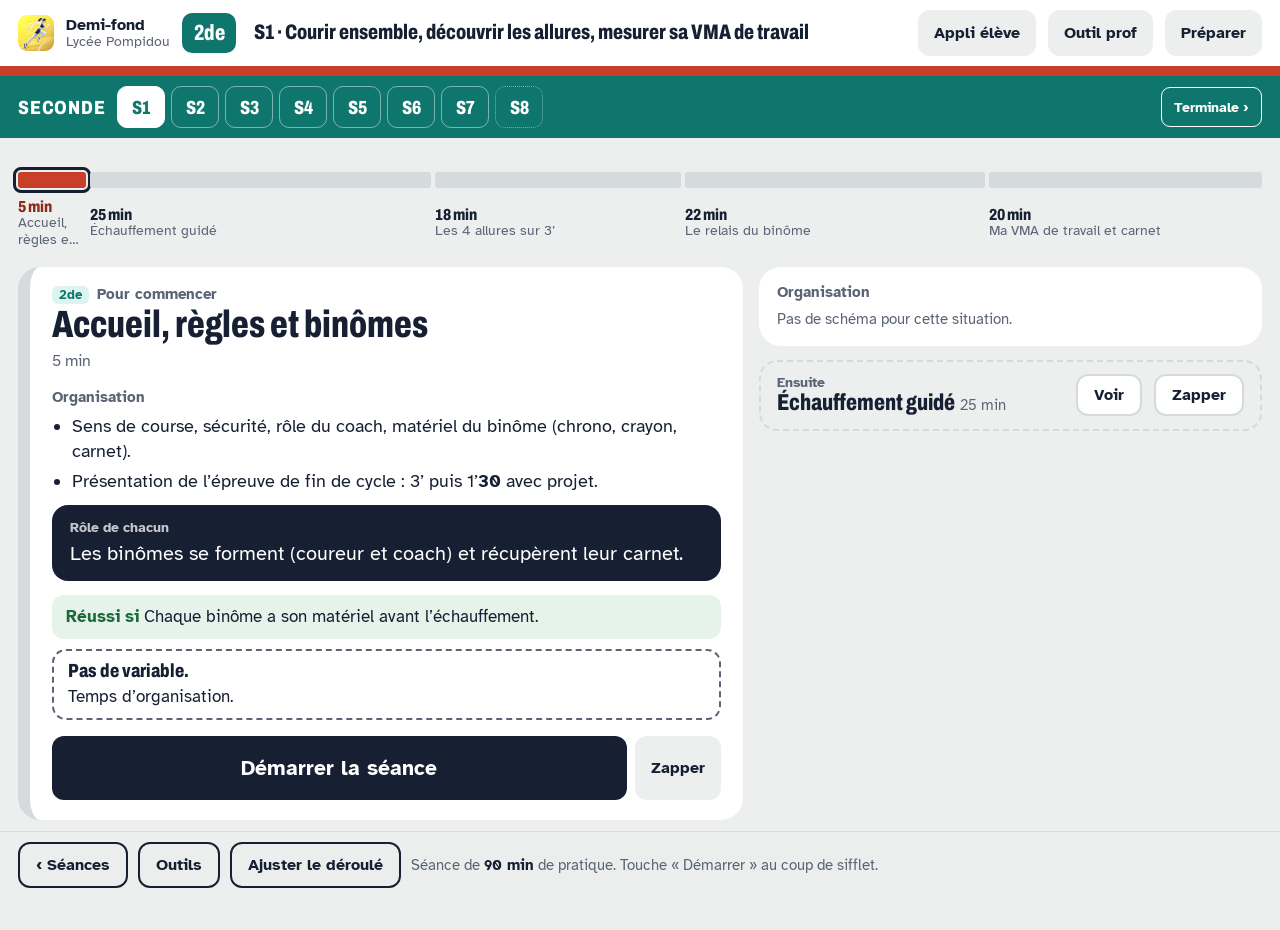
==== index.html @ 14d997b5 "Cycle demi-fond : liens vers l'appli élève et l'outil prof Co-Authored-By: Claude Opus 5.5 <noreply@" ====
<!doctype html>
<html lang="fr">
<head>
<meta charset="utf-8">
<meta name="viewport" content="width=device-width,initial-scale=1,viewport-fit=cover">
<meta name="theme-color" content="#C8402A">
<meta name="apple-mobile-web-app-capable" content="yes">
<meta name="apple-mobile-web-app-title" content="Demi-fond">
<link rel="apple-touch-icon" href="icon-180.png">
<link rel="icon" href="icon-32.png">
<title>Cycle demi-fond</title>
<!-- Page FABRIQUÉE par mon-eps/atelier/ecran-de-cours/construire.py : ne pas la modifier à la main ici.
     Moteur commun : ecran.js et ecran.css. Propre à l'activité : le <style> et le <script> ci-dessous. -->
<link rel="stylesheet" href="ecran.css">
<style>
/* ===== Propre au cycle demi-fond : couleurs, niveaux, schémas ===== */
:root{--sol:#ECEFEE; --craie:#FFFFFF; --encre:#172033; --repere:#5A6475; --trait:#D5DBDD;
  --ligne:#C8402A; --ligne-fonce:#8C2A1A; --ligne-pale:#FBE6E1;
  --vert:#1D6B3A; --vert-pale:#E6F3EA; --alerte:#B42318; --alerte-pale:#FDE8E6;
  --facile:#2F6FB0; --facile-pale:#EAF2FB; --dur:#B4441C; --dur-pale:#FCEDE6;
  --d:"Archivo","Arial Narrow",Arial,sans-serif; --t:"Atkinson","Segoe UI",Roboto,Arial,sans-serif;
  --sur-encre:#FFFFFF; --fait:#9AA3AE;
  --c-s:#0F766E; --c-s-pale:#DDF3F0; --c-t:#1F4FA8; --c-t-pale:#E3EBF8; --sur-niv:#FFFFFF;}
body.niv-s{--niv:var(--c-s);--niv-pale:var(--c-s-pale)}
body.niv-t{--niv:var(--c-t);--niv-pale:var(--c-t-pale)}
@media (prefers-color-scheme:dark){:root{
  --sol:#11161D; --craie:#1B222C; --encre:#E9EEF3; --repere:#9AA5B3; --trait:#323C49; --sur-encre:#11161D; --fait:#5B6573;
  --ligne:#F2785F; --ligne-fonce:#F8A795; --ligne-pale:#3A1A14;
  --vert:#6FD39F; --vert-pale:#15301F; --alerte:#FF8A80; --alerte-pale:#3A1A18;
  --facile:#7FB0E8; --facile-pale:#162638; --dur:#F29470; --dur-pale:#3A2018;
  --c-s:#5EEAD4; --c-s-pale:#123A36; --c-t:#8FB4F2; --c-t-pale:#1B2A44; --sur-niv:#11161D; color-scheme:dark}}
.schema,.legende-o{--bg:#f2f4f7; --surface:#ffffff; --surface-2:#e8edf3; --fg:#14202e; --muted:#566476; --line:#ccd5df;
  --court:#2e7d57; --court-line:#ffffff; --net:#14202e;
  --accent:#1f4fa8; --accent-fg:#ffffff; --ball:#d18a00; --team-b:#c2410c; --team-n:#6b7787;
  --ok:#1f7a4d; --ok-bg:#dff3e8; --warn:#9a5b00; --warn-bg:#fdf0d5; --done:#6b7787; --done-bg:#e6eaef;
  --cy-p:#7a3db8; --cy-p-bg:#f1e8fb; --cy-t:#1f4fa8; --cy-t-bg:#e3ebf8;
  --font-display:"Barlow Condensed","Arial Narrow",Arial,sans-serif;
  --font-body:"Source Sans 3","Segoe UI",Roboto,Arial,sans-serif;
;--bg:#fff;--surface:#fff;--surface-2:#eef1f5;--fg:#111;--muted:#444;--line:#999;--track:#c8553d;--track-line:#ffffff;--grass:#3f8f5c;--plot10:#ffffff;--plot25r:#e5484d;--plot50:#f2c200;--cy-s:#0f7a62;--cy-s-bg:#dcf2ea;--sport:#f59e0b}
.schema{background:#fff;color:#14202e;border-radius:14px;padding:8px;font-family:var(--t)}
.legende-o{margin:8px 4px 0;font-size:14px;color:var(--repere)}
.legende-o .legend{display:flex;flex-wrap:wrap;gap:4px 14px}
.legende-o i{display:inline-block;vertical-align:middle;margin-right:4px}
.legende-o .dot{width:12px;height:12px;border-radius:50%}
.legende-o .lineb{width:22px;border-top:2px dashed currentColor}
.legende-o .liner{width:22px;border-top:2px solid currentColor}
.schema .legend{display:flex;flex-wrap:wrap;gap:4px 14px;font-size:12px;color:var(--muted);margin-top:4px}
.schema .legend i{display:inline-block;vertical-align:middle;margin-right:4px}
.schema .dot{width:10px;height:10px;border-radius:50%}
.schema .liner{width:22px;border-top:2px solid var(--fg)}
.schema .c-pa{fill:var(--accent)}
.schema .c-pb{fill:var(--team-b)}
.schema .c-pn{fill:var(--team-n)}
.schema .c-pt{fill:#ffffff;font:700 12px var(--font-body);text-anchor:middle;dominant-baseline:central}
.schema .c-head-r{fill:var(--fg)}
.schema .teq-sch .c-pt{font-size:20px}
.schema .legend{display:none}
.schema .legend{font-size:7.5pt}
.schema .c-head-o{fill:var(--team-b)}
.schema .lineo{width:22px;border-top:2px dashed var(--ball)}
.schema .p-grass{fill:var(--grass)}
.schema .p-track{fill:none;stroke:var(--track)}
.schema .p-lane{fill:none;stroke:var(--track-line);stroke-width:.8;opacity:.55}
.schema .p-lane.e{stroke-width:1.6;opacity:.9}
.schema .p-finish{stroke:#fff;stroke-width:4}
.schema .p-c10{fill:var(--plot10);stroke:#555;stroke-width:.6}
.schema .p-c25{fill:var(--plot50);stroke:#333;stroke-width:.6}
.schema .p-c25b{fill:var(--plot25r)}
.schema .p-c50{fill:var(--plot50);stroke:#333;stroke-width:.7}
.schema .p-cup{fill:#ff8c1a;stroke:#fff;stroke-width:1}
.schema .p-cone{fill:#1f6feb;stroke:#fff;stroke-width:1}
.schema .p-cone.o{fill:#ff8c1a}
.schema .p-cone.r{fill:#e5484d}
.schema .p-cone.g{fill:#7a3db8}
.schema .p-run{fill:none;stroke:var(--fg);stroke-width:2.4}
.schema .p-run.o{stroke:var(--team-b);stroke-dasharray:6 4}
.schema .p-run.b{stroke:#1f6feb}
.schema .p-head-b{fill:#1f6feb}
.schema .p-seg{fill:none;opacity:.55;stroke:#ffd166}
.schema .p-seg.blue{stroke:#5aa9ff}
.schema .p-seg.vio{stroke:#c39bf0}
.schema .p-seg.red{stroke:#ff6b6b}
.schema .p-zone{fill:none;opacity:.9}
.schema .p-zone.z1{stroke:#e5484d}
.schema .p-zone.z2{stroke:#f2c200}
.schema .p-zone.z3{stroke:#8fd16a}
.schema .p-zone.z4{stroke:#16a34a}
.schema .p-zt{fill:#111;font:700 10px var(--font-body)}
.schema .p-lab{fill:var(--fg);font:600 11.5px var(--font-body)}
.schema .p-lab.w{fill:#fff}
.schema .p-lab.big{font:700 13px var(--font-body)}
.schema .p-small{fill:var(--fg);font:600 10px var(--font-body)}
.schema .p-pt{font-size:10.5px}
.schema .p-grass,.schema .p-track,.schema .p-zone,.schema .p-seg{-webkit-print-color-adjust:exact;print-color-adjust:exact}
.cy button[data-cy=s].on{background:var(--c-s);color:var(--sur-niv)}
.pc.niv-s .sc.jour{outline-color:var(--c-s)}
.pc.niv-s{--nivp:var(--c-s)}
</style>
</head>
<body>
<header class="barre">
  <img src="icon-192.png" alt="">
  <div class="app">Demi-fond<small>Lycée Pompidou</small></div>
  <span class="pastille-niv" id="cyPast">2de</span>
  <div class="titre" id="titre"></div>
  <a class="bt clair" href="https://yannickdartois-hue.github.io/demi-fond-eleves/">Appli élève</a>
  <a class="bt clair" href="https://yannickdartois-hue.github.io/demi-fond-prof/">Outil prof</a>
  <a class="bt clair" id="prep" href="cycle-demi-fond-old.html">Préparer</a>
</header>
<div class="trace"></div>
<div class="niveau" id="niveau"></div>
<section class="deroule" id="deroule" aria-label="Déroulé de la séance"></section>
<main class="zone" id="zone"></main>
<footer class="pouce">
  <button class="bt bord" id="btSeances" type="button">‹ Séances</button>
  <button class="bt bord" id="btOutils" type="button">Outils</button>
  <button class="bt bord" id="btAjuster" type="button">Ajuster le déroulé</button>
  <div class="info" id="info"></div>
</footer>
<div id="couche"></div>

<script src="demi-fond-donnees.js"></script>
<script>
'use strict';
/* Écran de cours — demi-fond : ce qui est propre à l'activité.
   Source : mon-eps/atelier/ecran-de-cours/apps/. Le moteur commun est ecran.js. */
const APP={
  old:'cycle-demi-fond-old.html',
  cle:'dq',
  niv:{s:{label:'Seconde',court:'2de',long:'SECONDE',L:SESSIONS},t:{label:'Terminale',court:'Tle',long:'TERMINALE',L:T_SESSIONS}},
  defaut:'s',
  lienOld:(c,id)=>APP.old+'#'+c+'-'+id,
  lireCur:()=>lire('df2-cur2',{})||{},
  marquerJour(c,id){const cur=Object.assign({s:'',t:''},lire('df2-cur2',{}));cur[c]=id;ecrire('df2-cur2',cur);Object.assign(CUR,cur)},
  outils:[{"titre": "Pendant le cours", "items": [["calc", "Ma calculette", "une VMA → toutes les cibles"], ["tables", "Tableaux d’allures", "VMA 8 à 20 · à imprimer"], ["warm", "Échauffement autonome", "fiche · 4 niveaux · grille"], ["piste", "Piste et plots", "1 plot = 1 km/h · départs"]]}, {"titre": "Adapter", "items": [["bank", "Banque de situations", "16 situations · N1–N4"], ["diff", "Travail par niveaux", "groupes G1–G4 · inaptes"], ["roles", "Coach, chrono, juge", "AFL3 · fiche élève"], ["coach", "Repères d’entraîneur", "intensités · récup · sécurité"]]}, {"titre": "Évaluer", "items": [["evalf", "Évaluation", "barème · calcul de la note"], ["check", "Lien avec l’éval", "référentiel Pompidou"]]}],
  urlOutil:id=>APP.old+'#'+J.c+'-'+id,
  racc:[[/^warm$/,'warm','Échauffement autonome'],[/outil « évaluation »|barème|course [123]\b|épreuve blanche/i,'evalf','Barème et note'],[/tableau d’allures|tableaux d’allures/i,'tables','Tableaux d’allures'],[/vma|plot cible|au plot|allure/i,'calc','Calculette VMA']],
  schemaDe:e=>{if(!e||!e.sch||!SCH[e.sch])return '';const sp=SCH[e.sch];return `<div class="schema">${piste(sp)}</div><div class="legende-o">${LEGEND}</div>${sp.cap?`<p class="cap">${sp.cap}</p>`:''}`}
};
</script>
<script src="ecran.js"></script>
</body>
</html>
---- ecran.css ----
/* =====================================================================
   ecran.css — écran de cours des cycles EPS (Lycée Pompidou)
   Fichier COMMUN, identique dans chaque dépôt. Ne pas le modifier dans un
   dépôt : le modifier dans mon-eps/atelier/ecran-de-cours/, puis lancer
   construire.py, qui le recopie partout.
   Ce qui est propre à une activité (couleur, niveaux, schémas) est dans le
   <style> de son index.html (source : apps/<activité>.css).
   ===================================================================== */
@font-face{font-family:"Archivo";src:url(polices/archivo.woff2) format("woff2");font-weight:100 900;font-stretch:62% 125%;font-display:swap}
@font-face{font-family:"Atkinson";src:url(polices/atkinson-400.woff2) format("woff2");font-weight:400;font-display:swap}
@font-face{font-family:"Atkinson";src:url(polices/atkinson-700.woff2) format("woff2");font-weight:700;font-display:swap}
*{box-sizing:border-box}
html{-webkit-text-size-adjust:100%}
body{margin:0;background:var(--sol);color:var(--encre);font:18px/1.4 var(--t);-webkit-font-smoothing:antialiased;min-height:100vh;overscroll-behavior-y:none}
button{font:inherit;color:inherit;cursor:pointer;border:0;background:none;padding:0;-webkit-tap-highlight-color:transparent;touch-action:manipulation}
button:focus-visible,a:focus-visible,summary:focus-visible{outline:3px solid var(--ligne);outline-offset:2px}
a{color:var(--encre)}
.disp{font-family:var(--d);font-weight:800;font-stretch:72%}
.num{font-variant-numeric:tabular-nums}
[hidden]{display:none!important}
.barre{display:flex;align-items:center;gap:12px;padding:10px 18px;padding-top:max(10px,env(safe-area-inset-top));background:var(--craie)}
.barre img{width:36px;height:36px;border-radius:9px;flex:none}
.barre .app{font:700 16px/1.15 var(--t);flex:none}
.barre .app small{display:block;font-weight:400;color:var(--repere);font-size:14px}
.barre .titre{flex:1;min-width:0;font:800 21px/1.1 var(--d);font-stretch:74%;white-space:nowrap;overflow:hidden;text-overflow:ellipsis;padding-left:6px}
.bt{text-decoration:none;display:inline-flex;align-items:center;justify-content:center;gap:6px;min-height:46px;padding:0 16px;border-radius:12px;font:700 16px var(--t);white-space:nowrap}
.bt.noir{background:var(--encre);color:var(--sur-encre)}
.bt.bord{border:2px solid var(--encre)}
.bt.clair{background:var(--sol)}
.bt.jaune{background:var(--ligne-pale);color:var(--ligne-fonce)}
.trace{height:10px;background:var(--ligne)}
.niveau{display:flex;align-items:center;gap:12px;padding:8px 18px;background:var(--niv);color:var(--sur-niv)}
.niveau .nn{font:800 19px/1 var(--d);font-stretch:80%;letter-spacing:.04em;flex:none}
.niveau .bascule{flex:none;font:700 14px var(--t);padding:0 12px;border-radius:9px;border:1.5px solid currentColor;color:inherit;min-height:40px}
.strip{display:flex;gap:6px;overflow-x:auto;scrollbar-width:none;flex:1;min-width:0;padding:2px 0;-webkit-overflow-scrolling:touch}
.strip::-webkit-scrollbar{display:none}
.strip button{flex:none;min-width:48px;height:42px;padding:0 10px;border-radius:10px;font:800 19px/1 var(--d);font-stretch:74%;color:inherit;border:1.5px solid color-mix(in srgb,currentColor 45%,transparent)}
.strip button.fait{opacity:.6;border-style:dashed}
.strip button.jour{box-shadow:inset 0 -4px 0 var(--ligne)}
.strip button.ici{background:var(--sur-niv);color:var(--niv);border-color:var(--sur-niv);opacity:1}
.strip button.eval{border-style:dotted}
@media (max-width:560px){.niveau .nn{display:none}}
.pastille-niv{display:inline-grid;place-items:center;min-width:54px;height:40px;padding:0 10px;border-radius:10px;background:var(--niv);color:var(--sur-niv);font:800 22px/1 var(--d);font-stretch:72%;flex:none}
.carte .etiq .nv{display:inline-block;margin-right:8px;padding:1px 7px;border-radius:6px;background:var(--niv-pale);color:var(--niv);font:700 13px var(--t)}
.deroule{position:relative;padding:34px 18px 0}
.ligneT{display:flex;gap:4px;height:16px}
.ligneT button{border-radius:3px;background:var(--trait);min-width:54px}
.ligneT .fait{background:var(--fait)}
.ligneT .zap{background:repeating-linear-gradient(135deg,var(--trait) 0 6px,transparent 6px 11px)}
.ligneT .now{background:var(--ligne)}
.ligneT .vu{outline:3px solid var(--encre);outline-offset:2px}
.curseur{position:absolute;top:4px;transform:translateX(calc(var(--k,50) * -1%));font:800 16px var(--d);font-stretch:80%;background:var(--encre);color:var(--sur-encre);padding:3px 9px;border-radius:7px;white-space:nowrap;pointer-events:none}
.curseur::after{content:"";position:absolute;left:calc(var(--k,50) * 1%);top:100%;margin-left:-1.5px;width:3px;height:22px;background:var(--encre)}
.blocs{display:flex;gap:4px;margin-top:8px}
.blocs button{min-width:54px;text-align:left;font-size:14px;color:var(--repere);line-height:1.2;padding:2px 0}
.blocs b{display:block;font:800 16px var(--d);font-stretch:80%;color:var(--encre);white-space:nowrap}
.blocs .now b{color:var(--ligne-fonce)}
.blocs .zap{text-decoration:line-through}
.blocs span{display:-webkit-box;-webkit-line-clamp:2;-webkit-box-orient:vertical;overflow:hidden;overflow-wrap:normal;word-break:normal;hyphens:manual;padding-right:4px}
.modif{display:inline-block;margin-left:4px;font:700 12px var(--t);vertical-align:2px;padding:1px 6px;border-radius:5px;background:var(--ligne-pale);color:var(--ligne-fonce)}
.modif.moins{background:var(--sol);color:var(--repere)}
.zone{display:grid;grid-template-columns:minmax(0,1.18fr) minmax(0,.82fr);gap:16px;padding:16px 18px 110px}
@media (max-width:900px){.zone{grid-template-columns:minmax(0,1fr)}}
.carte{background:var(--craie);border-radius:22px;padding:18px 22px 20px;border-left:12px solid var(--ligne);min-width:0}
.carte.attente{border-left-color:var(--trait)}
.carte.apercu{border-left-color:var(--repere)}
.etiq{font:700 15px var(--t);color:var(--ligne-fonce);margin:0 0 2px}
.carte.attente .etiq,.carte.apercu .etiq{color:var(--repere)}
.carte h1{margin:0;font:800 clamp(30px,3.6vw,38px)/1 var(--d);font-stretch:72%;text-wrap:balance}
.quand{margin:6px 0 0;color:var(--repere);font-size:16px}
.tag{display:inline-block;margin-left:6px;vertical-align:1px;font:700 13px var(--t);padding:2px 8px;border-radius:6px;background:var(--ligne-pale);color:var(--ligne-fonce)}
.tag.moins{background:var(--sol);color:var(--repere)}
.reglage{display:flex;flex-wrap:wrap;gap:8px;margin:14px 0 12px}
.reglage .bt{min-height:52px;font-size:17px;padding:0 13px}
.chrono{display:flex;align-items:baseline;gap:6px;padding:0 14px;min-height:52px;border-radius:14px;border:2px solid var(--trait)}
.chrono span{font:800 40px/50px var(--d);font-stretch:70%}
.chrono small{font:700 13px var(--t);color:var(--repere)}
.chrono.fini{border-color:var(--dur);color:var(--dur)}
.chrono.fini small{color:var(--dur)}
.chrono.pause span{opacity:.45}
.reglage .suiv{margin-left:auto}
h2.rub{margin:16px 0 8px;font:700 15px var(--t);color:var(--repere)}
ol.der{margin:0;padding:0;list-style:none;counter-reset:e;display:grid;gap:8px}
ol.der li{counter-increment:e;display:grid;grid-template-columns:30px 1fr;gap:10px;font-size:18px;line-height:1.32}
ol.der li::before{content:counter(e);font:800 20px/1 var(--d);font-stretch:75%;width:30px;height:30px;border-radius:50%;background:var(--sol);display:grid;place-items:center}
.texte{font-size:18px;line-height:1.4;margin:0}
.texte p{margin:0 0 8px}
.fiche{margin:4px 0 0;font-size:15px;color:var(--repere)}
.org{margin:0;padding-left:20px;font-size:18px;line-height:1.38}
.org li+li{margin-top:5px}
.org b,.roles b{font-weight:700}
.org b{color:var(--encre)}
.etapes{list-style:none;margin:14px 0 0;padding:0;display:grid;gap:8px}
.etapes li{display:grid;grid-template-columns:62px 1fr;gap:12px;align-items:center;background:var(--sol);border-radius:14px;padding:10px 14px;font-size:18px;line-height:1.3}
.etapes li b{font:800 24px/1 var(--d);font-stretch:72%;text-align:right;white-space:nowrap}
.etapes li b.vide{color:var(--repere)}
.aujourdhui{margin-top:12px;padding:12px 14px;border-radius:14px;background:var(--ligne-pale);font-size:17px;line-height:1.38}
.aujourdhui b{color:var(--ligne-fonce)}
.roles{margin-top:12px;background:var(--encre);color:var(--sur-encre);border-radius:16px;padding:14px 18px}
.roles small{display:block;font:700 14px var(--t);opacity:.75;margin-bottom:4px}
.roles p{margin:0;font-size:20px;line-height:1.35}
.reussite{margin:14px 0 0;padding:10px 14px;background:var(--vert-pale);border-radius:12px;font-size:17px}
.reussite b{color:var(--vert)}
.vars{display:grid;grid-template-columns:1fr 1fr;gap:10px;margin-top:10px}
@media (max-width:560px){.vars{grid-template-columns:1fr}}
.v{border-radius:14px;padding:10px 12px;border:2px solid;font-size:16.5px;line-height:1.3}
.v b{display:flex;align-items:center;gap:8px;font:800 20px/1 var(--d);font-stretch:76%;margin-bottom:6px}
.v b i{font-style:normal;width:26px;height:26px;border-radius:7px;display:grid;place-items:center;color:var(--sur-encre);font:800 20px/1 var(--d)}
.fixe{margin-top:10px;padding:10px 14px;border-radius:14px;border:2px dashed var(--repere);font-size:16.5px;line-height:1.35}
.fixe b{display:block;font:800 19px/1.1 var(--d);font-stretch:76%;margin-bottom:4px}
.v.m{border-color:var(--facile);background:var(--facile-pale)}
.v.m i{background:var(--facile)}
.v.p{border-color:var(--dur);background:var(--dur-pale)}
.v.p i{background:var(--dur)}
.lance{display:flex;flex-wrap:wrap;gap:8px;margin-top:16px}
.lance .go{flex:1 1 220px;min-height:64px;font-size:21px}
.revoir{margin-top:14px}
.revoir summary{cursor:pointer;font:700 15px var(--t);color:var(--repere);min-height:36px;display:flex;align-items:center}
.cote{display:flex;flex-direction:column;gap:14px;min-width:0}
.boite{background:var(--craie);border-radius:22px;padding:16px 18px}
.boite h2{margin:0 0 8px;font:700 15px var(--t);color:var(--repere)}
.boite ul{margin:0;padding-left:20px;font-size:17px;line-height:1.35}
.boite li+li{margin-top:6px}
.cap{font-size:15px;color:var(--repere);margin:8px 0 0}
.ensuite{border:2px dashed var(--trait);border-radius:18px;padding:12px 16px;display:flex;align-items:center;gap:12px;flex-wrap:wrap}
.ensuite div{flex:1;min-width:0}
.ensuite .bt{border:2px solid var(--trait);background:var(--craie);min-height:42px}
.ensuite small{display:block;font:700 14px var(--t);color:var(--repere)}
.ensuite b{font:800 23px/1.05 var(--d);font-stretch:74%}
.fin-txt{font-size:18px}
.note{width:100%;min-height:96px;border:2px solid var(--trait);border-radius:12px;padding:10px 12px;font:17px/1.4 var(--t);color:var(--encre);background:var(--craie);resize:vertical}
.case{display:flex;align-items:center;gap:10px;font-size:17px;margin:10px 0}
.case input{width:26px;height:26px;accent-color:var(--encre)}
.schema svg{display:block;width:100%;height:auto;overflow:visible}
.pouce{position:fixed;left:0;right:0;bottom:0;display:flex;align-items:center;gap:10px;padding:10px 18px;padding-bottom:max(12px,env(safe-area-inset-bottom));background:color-mix(in srgb,var(--sol) 94%,transparent);backdrop-filter:blur(8px);-webkit-backdrop-filter:blur(8px);border-top:1px solid var(--trait)}
.pouce .info{flex:1;min-width:0;font-size:15px;color:var(--repere);white-space:nowrap;overflow:hidden;text-overflow:ellipsis}
.pouce .info b{color:var(--encre)}
.pouce .info b.retard{color:var(--alerte)}
.voile{position:fixed;inset:0;background:rgba(23,32,51,.45);z-index:20}
.panneau{position:fixed;top:0;bottom:0;width:min(700px,100%);background:var(--sol);z-index:21;display:flex;flex-direction:column;box-shadow:0 0 40px rgba(23,32,51,.25)}
.panneau.droite{right:0}
.panneau.gauche{left:0}
.pc{flex:1;overflow:auto;padding:14px 20px 30px;-webkit-overflow-scrolling:touch}
.alerte{padding:12px 14px;border-radius:14px;background:var(--alerte-pale);margin-bottom:12px}
.alerte p{margin:0 0 8px;font-size:17px}
.alerte p b{color:var(--alerte)}
.alerte .bt{border:2px solid var(--alerte);color:var(--alerte);background:var(--craie);min-height:42px;font-size:15px;margin:0 6px 6px 0}
.alerte.ok{background:var(--vert-pale)}
.alerte.ok p{margin:0}
.alerte.ok b{color:var(--vert)}
.ligneA{display:grid;grid-template-columns:1fr auto;gap:8px 12px;align-items:center;background:var(--craie);border-radius:16px;padding:10px 12px;margin-bottom:8px;border-left:8px solid var(--trait)}
.ligneA.now{border-left-color:var(--ligne)}
.ligneA.fait{opacity:.55}
.ligneA.zap{background:transparent;border:2px dashed var(--trait);border-left-width:8px}
.ligneA.zap .nom{text-decoration:line-through;color:var(--repere)}
.nom{font:800 21px/1.05 var(--d);font-stretch:74%;min-width:0}
.nom small{display:block;font:400 14px var(--t);color:var(--repere);margin-top:3px}
.pas{display:flex;align-items:center;border-radius:12px;background:var(--sol)}
.pas button{width:46px;height:46px;font:700 24px var(--t)}
.pas span{min-width:56px;text-align:center;font:800 23px/1 var(--d);font-stretch:72%}
.pas span em{display:block;font:700 12px var(--t);font-style:normal;color:var(--ligne-fonce)}
.act{grid-column:1/-1;display:flex;flex-wrap:wrap;gap:6px}
.act .bt{min-height:40px;font-size:14px;padding:0 12px;background:var(--sol)}
.act .bt.on{background:var(--encre);color:var(--sur-encre)}
.ajout{display:flex;gap:8px;margin:6px 0 4px}
.ajout .bt{flex:1;border:2px dashed var(--repere);min-height:50px}
.aide{color:var(--repere);font-size:14px;margin:10px 0 0}
.report{display:flex;align-items:center;gap:10px;background:var(--ligne-pale);border-radius:14px;padding:10px 12px;margin-bottom:10px;font-size:16px}
.report div{flex:1}
.reglages{margin-top:18px;background:var(--craie);border-radius:14px;padding:4px 14px}
.cy{display:flex;gap:8px;margin-bottom:12px}
.cy button{padding:9px 16px;border-radius:10px;font:700 16px var(--t);background:var(--craie)}
.cy button.on{background:var(--encre);color:var(--sur-encre)}
.cy button[data-cy=t].on{background:var(--c-t);color:var(--sur-niv)}
.pc.niv-t .sc.jour{outline-color:var(--c-t)}
.pc.niv-t{--nivp:var(--c-t)}
.pc .sc{border-left:6px solid var(--nivp,var(--trait))}
.grilleS{display:grid;grid-template-columns:1fr 1fr;gap:8px}
@media (max-width:560px){.grilleS{grid-template-columns:1fr}}
.sc{background:var(--craie);border-radius:16px;padding:10px 14px;text-align:left;display:grid;grid-template-columns:auto 1fr;gap:2px 12px;align-items:start}
.sc .n{grid-row:span 3;font:800 30px/.95 var(--d);font-stretch:66%;min-width:52px;white-space:nowrap}
.sc h3{margin:0;font:800 19px/1.05 var(--d);font-stretch:76%}
.sc .et{font-size:13px;color:var(--repere)}
.sc .et b{color:var(--vert)}
.sc .mini{display:flex;gap:2px;height:6px;margin-top:6px}
.sc .mini i{background:var(--trait);border-radius:2px}
.sc.fait .n{color:var(--repere)}
.sc.jour{outline:4px solid var(--ligne);outline-offset:-4px}
.sc.jour .et b{color:var(--ligne-fonce)}
.sc.ouverte{background:var(--ligne-pale)}
.sc.eval{border:2px dashed var(--repere);background:transparent}
.choix{display:grid;gap:8px}
.choix button{background:var(--craie);border-radius:14px;padding:10px 14px;text-align:left}
.choix button b{display:block;font:800 19px/1.1 var(--d);font-stretch:76%}
.choix button span{font-size:14px;color:var(--repere)}
.choix h3{margin:12px 0 2px;font:700 15px var(--t);color:var(--repere)}
.toast{position:fixed;left:50%;bottom:96px;transform:translateX(-50%);background:var(--encre);color:var(--sur-encre);padding:10px 16px;border-radius:12px;font-size:16px;z-index:40;max-width:calc(100% - 32px)}
@media (prefers-reduced-motion:no-preference){.panneau.droite{animation:dr .18s ease-out}.panneau.gauche{animation:ga .18s ease-out}@keyframes dr{from{transform:translateX(40px);opacity:.6}}@keyframes ga{from{transform:translateX(-40px);opacity:.6}}}
@media (max-width:560px){.pouce .info{display:none}.barre .titre{display:none}}
@media print{.pouce,.barre .bt{display:none}}
.og{font:700 14px var(--t);text-transform:uppercase;letter-spacing:.06em;color:var(--repere);margin:20px 0 8px}
.og:first-child{margin-top:0}
.tuiles{display:grid;grid-template-columns:repeat(auto-fill,minmax(190px,1fr));gap:10px}
.tuiles button{background:var(--craie);border-radius:16px;padding:14px 16px;text-align:left;min-height:82px;border:2px solid transparent}
.tuiles button:active{border-color:var(--ligne)}
.tuiles button b{display:block;font:800 21px/1.1 var(--d);font-stretch:76%}
.tuiles button span{display:block;margin-top:4px;font-size:14px;line-height:1.25;color:var(--repere)}
.outil-v{position:fixed;inset:0;z-index:60;background:var(--sol);display:flex;flex-direction:column}
.outil-v .oh{display:flex;align-items:center;gap:14px;padding:10px 18px;padding-top:max(10px,env(safe-area-inset-top));background:var(--craie);border-bottom:6px solid var(--ligne)}
.outil-v .oh b{flex:1;min-width:0;font:800 21px/1.1 var(--d);font-stretch:74%;white-space:nowrap;overflow:hidden;text-overflow:ellipsis}
.outil-v .ot{font:700 17px var(--t);color:var(--repere);white-space:nowrap;overflow:hidden;text-overflow:ellipsis;max-width:45%}
.outil-v iframe{flex:1;width:100%;border:0;background:#fff}
body.sous-outil{overflow:hidden}
@media (max-width:560px){.outil-v .ot{display:none}}
.racc{display:flex;flex-wrap:wrap;gap:8px;margin:14px 0 2px}
.racc .bt{min-height:44px}
.ptete{display:flex;align-items:center;gap:12px;padding:14px 20px;padding-top:max(14px,env(safe-area-inset-top));background:var(--craie)}
.ptete h2{margin:0;flex:1;font:800 30px/1 var(--d);font-stretch:72%}
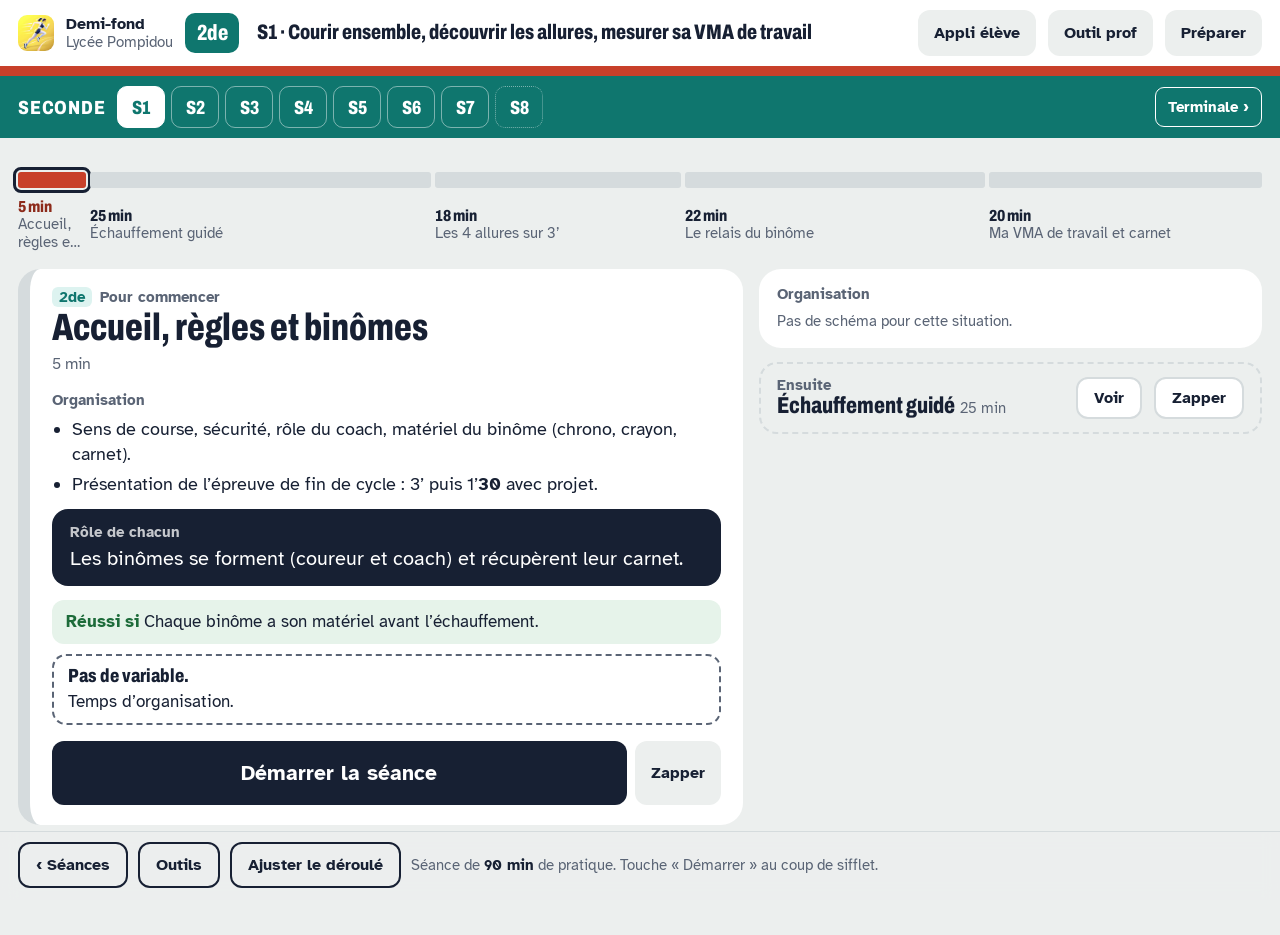
==== commit f2cc06bd: "Lisibilité terrain : textes à 15 px minimum à l'écran (tailles d'origine conservées à l'impression) " ====
--- a/index.html
+++ b/index.html
@@ -23,12 +23,12 @@
   --c-s:#0F766E; --c-s-pale:#DDF3F0; --c-t:#1F4FA8; --c-t-pale:#E3EBF8; --sur-niv:#FFFFFF;}
 body.niv-s{--niv:var(--c-s);--niv-pale:var(--c-s-pale)}
 body.niv-t{--niv:var(--c-t);--niv-pale:var(--c-t-pale)}
-@media (prefers-color-scheme:dark){:root{
+:root[data-theme="dark"]{
   --sol:#11161D; --craie:#1B222C; --encre:#E9EEF3; --repere:#9AA5B3; --trait:#323C49; --sur-encre:#11161D; --fait:#5B6573;
   --ligne:#F2785F; --ligne-fonce:#F8A795; --ligne-pale:#3A1A14;
   --vert:#6FD39F; --vert-pale:#15301F; --alerte:#FF8A80; --alerte-pale:#3A1A18;
   --facile:#7FB0E8; --facile-pale:#162638; --dur:#F29470; --dur-pale:#3A2018;
-  --c-s:#5EEAD4; --c-s-pale:#123A36; --c-t:#8FB4F2; --c-t-pale:#1B2A44; --sur-niv:#11161D; color-scheme:dark}}
+  --c-s:#5EEAD4; --c-s-pale:#123A36; --c-t:#8FB4F2; --c-t-pale:#1B2A44; --sur-niv:#11161D; color-scheme:dark}
 .schema,.legende-o{--bg:#f2f4f7; --surface:#ffffff; --surface-2:#e8edf3; --fg:#14202e; --muted:#566476; --line:#ccd5df;
   --court:#2e7d57; --court-line:#ffffff; --net:#14202e;
   --accent:#1f4fa8; --accent-fg:#ffffff; --ball:#d18a00; --team-b:#c2410c; --team-n:#6b7787;
@@ -38,20 +38,20 @@
   --font-body:"Source Sans 3","Segoe UI",Roboto,Arial,sans-serif;
 ;--bg:#fff;--surface:#fff;--surface-2:#eef1f5;--fg:#111;--muted:#444;--line:#999;--track:#c8553d;--track-line:#ffffff;--grass:#3f8f5c;--plot10:#ffffff;--plot25r:#e5484d;--plot50:#f2c200;--cy-s:#0f7a62;--cy-s-bg:#dcf2ea;--sport:#f59e0b}
 .schema{background:#fff;color:#14202e;border-radius:14px;padding:8px;font-family:var(--t)}
-.legende-o{margin:8px 4px 0;font-size:14px;color:var(--repere)}
+.legende-o{margin:8px 4px 0;font-size:max(14px,var(--fs-min,15px));color:var(--repere)}
 .legende-o .legend{display:flex;flex-wrap:wrap;gap:4px 14px}
 .legende-o i{display:inline-block;vertical-align:middle;margin-right:4px}
 .legende-o .dot{width:12px;height:12px;border-radius:50%}
 .legende-o .lineb{width:22px;border-top:2px dashed currentColor}
 .legende-o .liner{width:22px;border-top:2px solid currentColor}
-.schema .legend{display:flex;flex-wrap:wrap;gap:4px 14px;font-size:12px;color:var(--muted);margin-top:4px}
+.schema .legend{display:flex;flex-wrap:wrap;gap:4px 14px;font-size:max(12px,var(--fs-min,15px));color:var(--muted);margin-top:4px}
 .schema .legend i{display:inline-block;vertical-align:middle;margin-right:4px}
 .schema .dot{width:10px;height:10px;border-radius:50%}
 .schema .liner{width:22px;border-top:2px solid var(--fg)}
 .schema .c-pa{fill:var(--accent)}
 .schema .c-pb{fill:var(--team-b)}
 .schema .c-pn{fill:var(--team-n)}
-.schema .c-pt{fill:#ffffff;font:700 12px var(--font-body);text-anchor:middle;dominant-baseline:central}
+.schema .c-pt{fill:#ffffff;font:700 max(12px,var(--fs-min,15px)) var(--font-body);text-anchor:middle;dominant-baseline:central}
 .schema .c-head-r{fill:var(--fg)}
 .schema .teq-sch .c-pt{font-size:20px}
 .schema .legend{display:none}
@@ -85,17 +85,18 @@
 .schema .p-zone.z2{stroke:#f2c200}
 .schema .p-zone.z3{stroke:#8fd16a}
 .schema .p-zone.z4{stroke:#16a34a}
-.schema .p-zt{fill:#111;font:700 10px var(--font-body)}
-.schema .p-lab{fill:var(--fg);font:600 11.5px var(--font-body)}
+.schema .p-zt{fill:#111;font:700 max(10px,var(--fs-min,15px)) var(--font-body)}
+.schema .p-lab{fill:var(--fg);font:600 max(11.5px,var(--fs-min,15px)) var(--font-body)}
 .schema .p-lab.w{fill:#fff}
-.schema .p-lab.big{font:700 13px var(--font-body)}
-.schema .p-small{fill:var(--fg);font:600 10px var(--font-body)}
-.schema .p-pt{font-size:10.5px}
+.schema .p-lab.big{font:700 max(13px,var(--fs-min,15px)) var(--font-body)}
+.schema .p-small{fill:var(--fg);font:600 max(10px,var(--fs-min,15px)) var(--font-body)}
+.schema .p-pt{font-size:max(10.5px,var(--fs-min,15px))}
 .schema .p-grass,.schema .p-track,.schema .p-zone,.schema .p-seg{-webkit-print-color-adjust:exact;print-color-adjust:exact}
 .cy button[data-cy=s].on{background:var(--c-s);color:var(--sur-niv)}
 .pc.niv-s .sc.jour{outline-color:var(--c-s)}
 .pc.niv-s{--nivp:var(--c-s)}
 </style>
+<style>/* Lisibilité terrain : textes à 15 px minimum à l'écran ; tailles d'origine à l'impression. */@media print{:root{--fs-min:0px}}</style>
 </head>
 <body>
 <header class="barre">
--- a/ecran.css
+++ b/ecran.css
@@ -21,7 +21,7 @@
 .barre{display:flex;align-items:center;gap:12px;padding:10px 18px;padding-top:max(10px,env(safe-area-inset-top));background:var(--craie)}
 .barre img{width:36px;height:36px;border-radius:9px;flex:none}
 .barre .app{font:700 16px/1.15 var(--t);flex:none}
-.barre .app small{display:block;font-weight:400;color:var(--repere);font-size:14px}
+.barre .app small{display:block;font-weight:400;color:var(--repere);font-size:max(14px,var(--fs-min,15px))}
 .barre .titre{flex:1;min-width:0;font:800 21px/1.1 var(--d);font-stretch:74%;white-space:nowrap;overflow:hidden;text-overflow:ellipsis;padding-left:6px}
 .bt{text-decoration:none;display:inline-flex;align-items:center;justify-content:center;gap:6px;min-height:46px;padding:0 16px;border-radius:12px;font:700 16px var(--t);white-space:nowrap}
 .bt.noir{background:var(--encre);color:var(--sur-encre)}
@@ -31,7 +31,7 @@
 .trace{height:10px;background:var(--ligne)}
 .niveau{display:flex;align-items:center;gap:12px;padding:8px 18px;background:var(--niv);color:var(--sur-niv)}
 .niveau .nn{font:800 19px/1 var(--d);font-stretch:80%;letter-spacing:.04em;flex:none}
-.niveau .bascule{flex:none;font:700 14px var(--t);padding:0 12px;border-radius:9px;border:1.5px solid currentColor;color:inherit;min-height:40px}
+.niveau .bascule{flex:none;font:700 max(14px,var(--fs-min,15px)) var(--t);padding:0 12px;border-radius:9px;border:1.5px solid currentColor;color:inherit;min-height:40px}
 .strip{display:flex;gap:6px;overflow-x:auto;scrollbar-width:none;flex:1;min-width:0;padding:2px 0;-webkit-overflow-scrolling:touch}
 .strip::-webkit-scrollbar{display:none}
 .strip button{flex:none;min-width:48px;height:42px;padding:0 10px;border-radius:10px;font:800 19px/1 var(--d);font-stretch:74%;color:inherit;border:1.5px solid color-mix(in srgb,currentColor 45%,transparent)}
@@ -41,7 +41,7 @@
 .strip button.eval{border-style:dotted}
 @media (max-width:560px){.niveau .nn{display:none}}
 .pastille-niv{display:inline-grid;place-items:center;min-width:54px;height:40px;padding:0 10px;border-radius:10px;background:var(--niv);color:var(--sur-niv);font:800 22px/1 var(--d);font-stretch:72%;flex:none}
-.carte .etiq .nv{display:inline-block;margin-right:8px;padding:1px 7px;border-radius:6px;background:var(--niv-pale);color:var(--niv);font:700 13px var(--t)}
+.carte .etiq .nv{display:inline-block;margin-right:8px;padding:1px 7px;border-radius:6px;background:var(--niv-pale);color:var(--niv);font:700 max(13px,var(--fs-min,15px)) var(--t)}
 .deroule{position:relative;padding:34px 18px 0}
 .ligneT{display:flex;gap:4px;height:16px}
 .ligneT button{border-radius:3px;background:var(--trait);min-width:54px}
@@ -52,12 +52,12 @@
 .curseur{position:absolute;top:4px;transform:translateX(calc(var(--k,50) * -1%));font:800 16px var(--d);font-stretch:80%;background:var(--encre);color:var(--sur-encre);padding:3px 9px;border-radius:7px;white-space:nowrap;pointer-events:none}
 .curseur::after{content:"";position:absolute;left:calc(var(--k,50) * 1%);top:100%;margin-left:-1.5px;width:3px;height:22px;background:var(--encre)}
 .blocs{display:flex;gap:4px;margin-top:8px}
-.blocs button{min-width:54px;text-align:left;font-size:14px;color:var(--repere);line-height:1.2;padding:2px 0}
+.blocs button{min-width:54px;text-align:left;font-size:max(14px,var(--fs-min,15px));color:var(--repere);line-height:1.2;padding:2px 0}
 .blocs b{display:block;font:800 16px var(--d);font-stretch:80%;color:var(--encre);white-space:nowrap}
 .blocs .now b{color:var(--ligne-fonce)}
 .blocs .zap{text-decoration:line-through}
 .blocs span{display:-webkit-box;-webkit-line-clamp:2;-webkit-box-orient:vertical;overflow:hidden;overflow-wrap:normal;word-break:normal;hyphens:manual;padding-right:4px}
-.modif{display:inline-block;margin-left:4px;font:700 12px var(--t);vertical-align:2px;padding:1px 6px;border-radius:5px;background:var(--ligne-pale);color:var(--ligne-fonce)}
+.modif{display:inline-block;margin-left:4px;font:700 max(12px,var(--fs-min,15px)) var(--t);vertical-align:2px;padding:1px 6px;border-radius:5px;background:var(--ligne-pale);color:var(--ligne-fonce)}
 .modif.moins{background:var(--sol);color:var(--repere)}
 .zone{display:grid;grid-template-columns:minmax(0,1.18fr) minmax(0,.82fr);gap:16px;padding:16px 18px 110px}
 @media (max-width:900px){.zone{grid-template-columns:minmax(0,1fr)}}
@@ -68,13 +68,13 @@
 .carte.attente .etiq,.carte.apercu .etiq{color:var(--repere)}
 .carte h1{margin:0;font:800 clamp(30px,3.6vw,38px)/1 var(--d);font-stretch:72%;text-wrap:balance}
 .quand{margin:6px 0 0;color:var(--repere);font-size:16px}
-.tag{display:inline-block;margin-left:6px;vertical-align:1px;font:700 13px var(--t);padding:2px 8px;border-radius:6px;background:var(--ligne-pale);color:var(--ligne-fonce)}
+.tag{display:inline-block;margin-left:6px;vertical-align:1px;font:700 max(13px,var(--fs-min,15px)) var(--t);padding:2px 8px;border-radius:6px;background:var(--ligne-pale);color:var(--ligne-fonce)}
 .tag.moins{background:var(--sol);color:var(--repere)}
 .reglage{display:flex;flex-wrap:wrap;gap:8px;margin:14px 0 12px}
 .reglage .bt{min-height:52px;font-size:17px;padding:0 13px}
 .chrono{display:flex;align-items:baseline;gap:6px;padding:0 14px;min-height:52px;border-radius:14px;border:2px solid var(--trait)}
 .chrono span{font:800 40px/50px var(--d);font-stretch:70%}
-.chrono small{font:700 13px var(--t);color:var(--repere)}
+.chrono small{font:700 max(13px,var(--fs-min,15px)) var(--t);color:var(--repere)}
 .chrono.fini{border-color:var(--dur);color:var(--dur)}
 .chrono.fini small{color:var(--dur)}
 .chrono.pause span{opacity:.45}
@@ -97,7 +97,7 @@
 .aujourdhui{margin-top:12px;padding:12px 14px;border-radius:14px;background:var(--ligne-pale);font-size:17px;line-height:1.38}
 .aujourdhui b{color:var(--ligne-fonce)}
 .roles{margin-top:12px;background:var(--encre);color:var(--sur-encre);border-radius:16px;padding:14px 18px}
-.roles small{display:block;font:700 14px var(--t);opacity:.75;margin-bottom:4px}
+.roles small{display:block;font:700 max(14px,var(--fs-min,15px)) var(--t);opacity:.75;margin-bottom:4px}
 .roles p{margin:0;font-size:20px;line-height:1.35}
 .reussite{margin:14px 0 0;padding:10px 14px;background:var(--vert-pale);border-radius:12px;font-size:17px}
 .reussite b{color:var(--vert)}
@@ -125,7 +125,7 @@
 .ensuite{border:2px dashed var(--trait);border-radius:18px;padding:12px 16px;display:flex;align-items:center;gap:12px;flex-wrap:wrap}
 .ensuite div{flex:1;min-width:0}
 .ensuite .bt{border:2px solid var(--trait);background:var(--craie);min-height:42px}
-.ensuite small{display:block;font:700 14px var(--t);color:var(--repere)}
+.ensuite small{display:block;font:700 max(14px,var(--fs-min,15px)) var(--t);color:var(--repere)}
 .ensuite b{font:800 23px/1.05 var(--d);font-stretch:74%}
 .fin-txt{font-size:18px}
 .note{width:100%;min-height:96px;border:2px solid var(--trait);border-radius:12px;padding:10px 12px;font:17px/1.4 var(--t);color:var(--encre);background:var(--craie);resize:vertical}
@@ -154,17 +154,17 @@
 .ligneA.zap{background:transparent;border:2px dashed var(--trait);border-left-width:8px}
 .ligneA.zap .nom{text-decoration:line-through;color:var(--repere)}
 .nom{font:800 21px/1.05 var(--d);font-stretch:74%;min-width:0}
-.nom small{display:block;font:400 14px var(--t);color:var(--repere);margin-top:3px}
+.nom small{display:block;font:400 max(14px,var(--fs-min,15px)) var(--t);color:var(--repere);margin-top:3px}
 .pas{display:flex;align-items:center;border-radius:12px;background:var(--sol)}
 .pas button{width:46px;height:46px;font:700 24px var(--t)}
 .pas span{min-width:56px;text-align:center;font:800 23px/1 var(--d);font-stretch:72%}
-.pas span em{display:block;font:700 12px var(--t);font-style:normal;color:var(--ligne-fonce)}
+.pas span em{display:block;font:700 max(12px,var(--fs-min,15px)) var(--t);font-style:normal;color:var(--ligne-fonce)}
 .act{grid-column:1/-1;display:flex;flex-wrap:wrap;gap:6px}
-.act .bt{min-height:40px;font-size:14px;padding:0 12px;background:var(--sol)}
+.act .bt{min-height:40px;font-size:max(14px,var(--fs-min,15px));padding:0 12px;background:var(--sol)}
 .act .bt.on{background:var(--encre);color:var(--sur-encre)}
 .ajout{display:flex;gap:8px;margin:6px 0 4px}
 .ajout .bt{flex:1;border:2px dashed var(--repere);min-height:50px}
-.aide{color:var(--repere);font-size:14px;margin:10px 0 0}
+.aide{color:var(--repere);font-size:max(14px,var(--fs-min,15px));margin:10px 0 0}
 .report{display:flex;align-items:center;gap:10px;background:var(--ligne-pale);border-radius:14px;padding:10px 12px;margin-bottom:10px;font-size:16px}
 .report div{flex:1}
 .reglages{margin-top:18px;background:var(--craie);border-radius:14px;padding:4px 14px}
@@ -180,7 +180,7 @@
 .sc{background:var(--craie);border-radius:16px;padding:10px 14px;text-align:left;display:grid;grid-template-columns:auto 1fr;gap:2px 12px;align-items:start}
 .sc .n{grid-row:span 3;font:800 30px/.95 var(--d);font-stretch:66%;min-width:52px;white-space:nowrap}
 .sc h3{margin:0;font:800 19px/1.05 var(--d);font-stretch:76%}
-.sc .et{font-size:13px;color:var(--repere)}
+.sc .et{font-size:max(13px,var(--fs-min,15px));color:var(--repere)}
 .sc .et b{color:var(--vert)}
 .sc .mini{display:flex;gap:2px;height:6px;margin-top:6px}
 .sc .mini i{background:var(--trait);border-radius:2px}
@@ -192,19 +192,19 @@
 .choix{display:grid;gap:8px}
 .choix button{background:var(--craie);border-radius:14px;padding:10px 14px;text-align:left}
 .choix button b{display:block;font:800 19px/1.1 var(--d);font-stretch:76%}
-.choix button span{font-size:14px;color:var(--repere)}
+.choix button span{font-size:max(14px,var(--fs-min,15px));color:var(--repere)}
 .choix h3{margin:12px 0 2px;font:700 15px var(--t);color:var(--repere)}
 .toast{position:fixed;left:50%;bottom:96px;transform:translateX(-50%);background:var(--encre);color:var(--sur-encre);padding:10px 16px;border-radius:12px;font-size:16px;z-index:40;max-width:calc(100% - 32px)}
 @media (prefers-reduced-motion:no-preference){.panneau.droite{animation:dr .18s ease-out}.panneau.gauche{animation:ga .18s ease-out}@keyframes dr{from{transform:translateX(40px);opacity:.6}}@keyframes ga{from{transform:translateX(-40px);opacity:.6}}}
 @media (max-width:560px){.pouce .info{display:none}.barre .titre{display:none}}
 @media print{.pouce,.barre .bt{display:none}}
-.og{font:700 14px var(--t);text-transform:uppercase;letter-spacing:.06em;color:var(--repere);margin:20px 0 8px}
+.og{font:700 max(14px,var(--fs-min,15px)) var(--t);text-transform:uppercase;letter-spacing:.06em;color:var(--repere);margin:20px 0 8px}
 .og:first-child{margin-top:0}
 .tuiles{display:grid;grid-template-columns:repeat(auto-fill,minmax(190px,1fr));gap:10px}
 .tuiles button{background:var(--craie);border-radius:16px;padding:14px 16px;text-align:left;min-height:82px;border:2px solid transparent}
 .tuiles button:active{border-color:var(--ligne)}
 .tuiles button b{display:block;font:800 21px/1.1 var(--d);font-stretch:76%}
-.tuiles button span{display:block;margin-top:4px;font-size:14px;line-height:1.25;color:var(--repere)}
+.tuiles button span{display:block;margin-top:4px;font-size:max(14px,var(--fs-min,15px));line-height:1.25;color:var(--repere)}
 .outil-v{position:fixed;inset:0;z-index:60;background:var(--sol);display:flex;flex-direction:column}
 .outil-v .oh{display:flex;align-items:center;gap:14px;padding:10px 18px;padding-top:max(10px,env(safe-area-inset-top));background:var(--craie);border-bottom:6px solid var(--ligne)}
 .outil-v .oh b{flex:1;min-width:0;font:800 21px/1.1 var(--d);font-stretch:74%;white-space:nowrap;overflow:hidden;text-overflow:ellipsis}
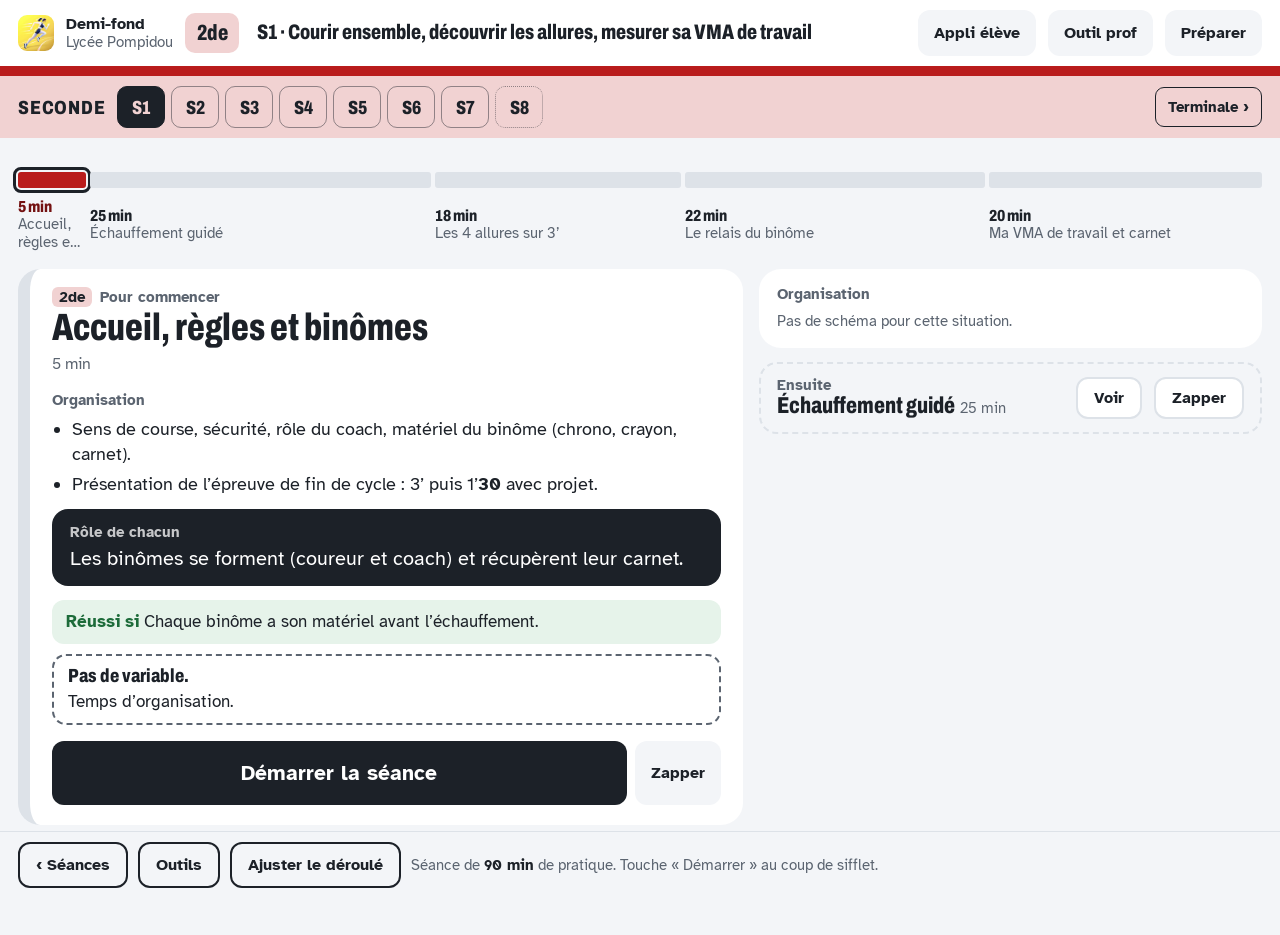
==== commit 996c5c23: "Charte v1 : écran de cours et outil complet (thème clair imposé, couleur d'activité, teintes des cyc" ====
--- a/index.html
+++ b/index.html
@@ -3,7 +3,7 @@
 <head>
 <meta charset="utf-8">
 <meta name="viewport" content="width=device-width,initial-scale=1,viewport-fit=cover">
-<meta name="theme-color" content="#C8402A">
+<meta name="theme-color" content="#b91c1c">
 <meta name="apple-mobile-web-app-capable" content="yes">
 <meta name="apple-mobile-web-app-title" content="Demi-fond">
 <link rel="apple-touch-icon" href="icon-180.png">
@@ -97,6 +97,24 @@
 .pc.niv-s{--nivp:var(--c-s)}
 </style>
 <style>/* Lisibilité terrain : textes à 15 px minimum à l'écran ; tailles d'origine à l'impression. */@media print{:root{--fs-min:0px}}</style>
+<link rel="stylesheet" href="eps-charte-v1.css">
+<style>/* Charte v1 : couleur de l'activité et teinte de chaque cycle (calculées par construire.py) */
+:root{--act:#b91c1c;--act-fonce:#731111;--act-pale:#f7e4e4;--act-sombre:#d88282;--act-pale-sombre:#3a1b21}
+:root{--c-s:#f1d2d2;--c-s-pale:#f7e4e4}
+body.niv-s{--niv:#f1d2d2;--sur-niv:#1c2128;--niv-pale:var(--act-pale)}
+:root[data-theme="dark"] body.niv-s{--niv:#5f1b1f;--sur-niv:#e6edf3}
+.cy button[data-cy=s].on{background:#f1d2d2;color:#1c2128}
+:root[data-theme="dark"] .cy button[data-cy=s].on{background:#5f1b1f;color:#e6edf3}
+.pc.niv-s .sc.jour{outline-color:var(--ligne)}
+.pc.niv-s{--nivp:#b91c1c}
+:root{--c-t:#731111;--c-t-pale:#f7e4e4}
+body.niv-t{--niv:#731111;--sur-niv:#ffffff;--niv-pale:var(--act-pale)}
+:root[data-theme="dark"] body.niv-t{--niv:#e09999;--sur-niv:#0d1117}
+.cy button[data-cy=t].on{background:#731111;color:#ffffff}
+:root[data-theme="dark"] .cy button[data-cy=t].on{background:#e09999;color:#0d1117}
+.pc.niv-t .sc.jour{outline-color:var(--ligne)}
+.pc.niv-t{--nivp:#731111}
+</style>
 </head>
 <body>
 <header class="barre">
--- a/eps-charte-v1.css
+++ b/eps-charte-v1.css
@@ -0,0 +1,63 @@
+/* =====================================================================
+   eps-charte-v1.css — charte visuelle commune des applis EPS (version 1)
+   Lycée Georges Pompidou · Yannick Dartois
+   ---------------------------------------------------------------------
+   Source unique : mon-eps/atelier/ecran-de-cours/commun/. Recopié tel quel
+   dans chaque dépôt par construire.py (copie locale = marche hors ligne).
+   Chargé APRÈS le <style> de l'activité : il remplace ses couleurs sans
+   toucher au contenu. Pour revenir en arrière : retirer le lien vers ce
+   fichier et le petit <style> « Charte v1 » qui le suit dans la page.
+   Une future v2 sera un AUTRE fichier (eps-charte-v2.css) : chaque appli
+   passe à la v2 quand on le décide, jamais toutes d'un coup.
+
+   Ce qui est propre à chaque activité (sa couleur, la teinte de chacun de
+   ses cycles) est calculé par construire.py à partir de activites.json.
+   ===================================================================== */
+
+/* ---------- 0. Polices embarquées (dossier polices/ du dépôt : marche hors ligne) ---------- */
+@font-face{font-family:"Archivo";src:url(polices/archivo.woff2) format("woff2");font-weight:100 900;font-stretch:62% 125%;font-display:swap}
+@font-face{font-family:"Atkinson";src:url(polices/atkinson-400.woff2) format("woff2");font-weight:400;font-display:swap}
+@font-face{font-family:"Atkinson";src:url(polices/atkinson-700.woff2) format("woff2");font-weight:700;font-display:swap}
+
+/* ---------- 1. Base commune : thème clair (toujours par défaut) ---------- */
+:root{
+  --sol:#f3f5f8;        /* fond de page */
+  --craie:#ffffff;      /* cartes */
+  --encre:#1c2128;      /* texte */
+  --repere:#5b6470;     /* texte secondaire */
+  --trait:#dde2e8;      /* bordures, frise */
+  --sur-encre:#ffffff;
+  --fait:#9aa3ae;
+  /* l'accent de l'écran de cours devient la couleur de l'activité */
+  --ligne:var(--act);
+  --ligne-fonce:var(--act-fonce);
+  --ligne-pale:var(--act-pale);
+  /* polices : déjà embarquées dans chaque dépôt (dossier polices/) */
+  --d:"Archivo","Arial Narrow",Arial,sans-serif;
+  --t:"Atkinson","Segoe UI",Roboto,Arial,sans-serif;
+}
+
+/* ---------- 2. Thème sombre : seulement si on le choisit ---------- */
+:root[data-theme="dark"]{
+  --sol:#0d1117; --craie:#161b22; --encre:#e6edf3; --repere:#8b949e; --trait:#2a313b;
+  --sur-encre:#0d1117; --fait:#5b6573;
+  --ligne:var(--act-sombre); --ligne-fonce:var(--act-sombre); --ligne-pale:var(--act-pale-sombre);
+  color-scheme:dark;
+}
+
+/* ---------- 3. Cycles : bandeau, pastille et étiquettes dans la teinte du cycle ---------- */
+/* Les teintes (--niv, --sur-niv) sont posées par le <style> « Charte v1 » de la page. */
+.carte .etiq .nv{background:var(--niv);color:var(--sur-niv)}
+.sc.jour{outline-color:var(--ligne)}
+
+/* ---------- 4. Outils complets et applis élève/prof (noms --bg, --surface, --fg…) ---------- */
+/* Sélecteur renforcé pour passer devant eps-outil.css (:root.outil) sans toucher aux règles
+   de cycle des pages (:root[data-cycle=…]) qui posent --accent : l'accent reste réglé par la page. */
+:root:not(.ch-1):not(.ch-2):not(.ch-3){
+  --bg:#f3f5f8; --surface:#ffffff; --surface-2:#eef1f5; --fg:#1c2128; --muted:#5b6470; --line:#dde2e8;
+  --font-display:"Archivo","Arial Narrow",Arial,sans-serif;
+  --font-body:"Atkinson","Segoe UI",Roboto,Arial,sans-serif;
+}
+:root[data-theme="dark"]:not(.ch-1):not(.ch-2):not(.ch-3){
+  --bg:#0d1117; --surface:#161b22; --surface-2:#1f2630; --fg:#e6edf3; --muted:#8b949e; --line:#2a313b;
+}
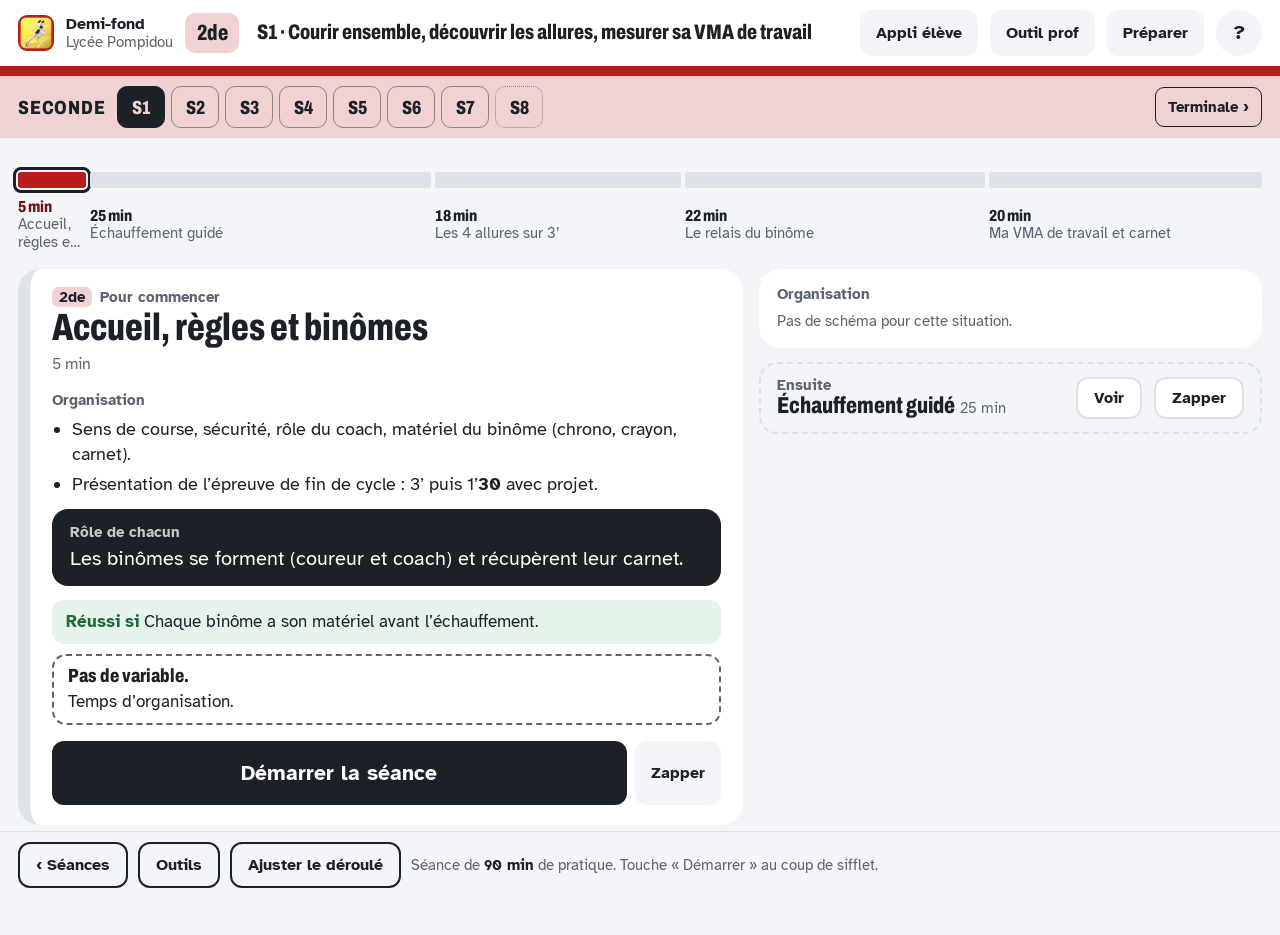
==== commit 78fdb65a: "Mode d'emploi de l'écran de cours (bouton ?) et lecture facilitée (dyslexie) Co-Authored-By: Claude " ====
--- a/index.html
+++ b/index.html
@@ -125,6 +125,7 @@
   <a class="bt clair" href="https://yannickdartois-hue.github.io/demi-fond-eleves/">Appli élève</a>
   <a class="bt clair" href="https://yannickdartois-hue.github.io/demi-fond-prof/">Outil prof</a>
   <a class="bt clair" id="prep" href="cycle-demi-fond-old.html">Préparer</a>
+  <button class="bt clair baide" type="button" onclick="EPSAide.ouvrir()" aria-label="Mode d’emploi" title="Mode d’emploi">?</button>
 </header>
 <div class="trace"></div>
 <div class="niveau" id="niveau"></div>
@@ -158,5 +159,7 @@
 };
 </script>
 <script src="ecran.js"></script>
+<script src="aide-ecran.js"></script>
+<script src="eps-aide.js"></script>
 </body>
 </html>
--- a/ecran.css
+++ b/ecran.css
@@ -216,3 +216,7 @@
 .racc .bt{min-height:44px}
 .ptete{display:flex;align-items:center;gap:12px;padding:14px 20px;padding-top:max(14px,env(safe-area-inset-top));background:var(--craie)}
 .ptete h2{margin:0;flex:1;font:800 30px/1 var(--d);font-stretch:72%}
+
+/* bouton « ? » : mode d’emploi (eps-aide.js) */
+.barre .baide{flex:none;width:46px;min-width:46px;height:46px;padding:0;border-radius:50%;font-weight:900;font-size:20px;line-height:1;display:grid;place-items:center}
+@media print{.barre .baide{display:none}}
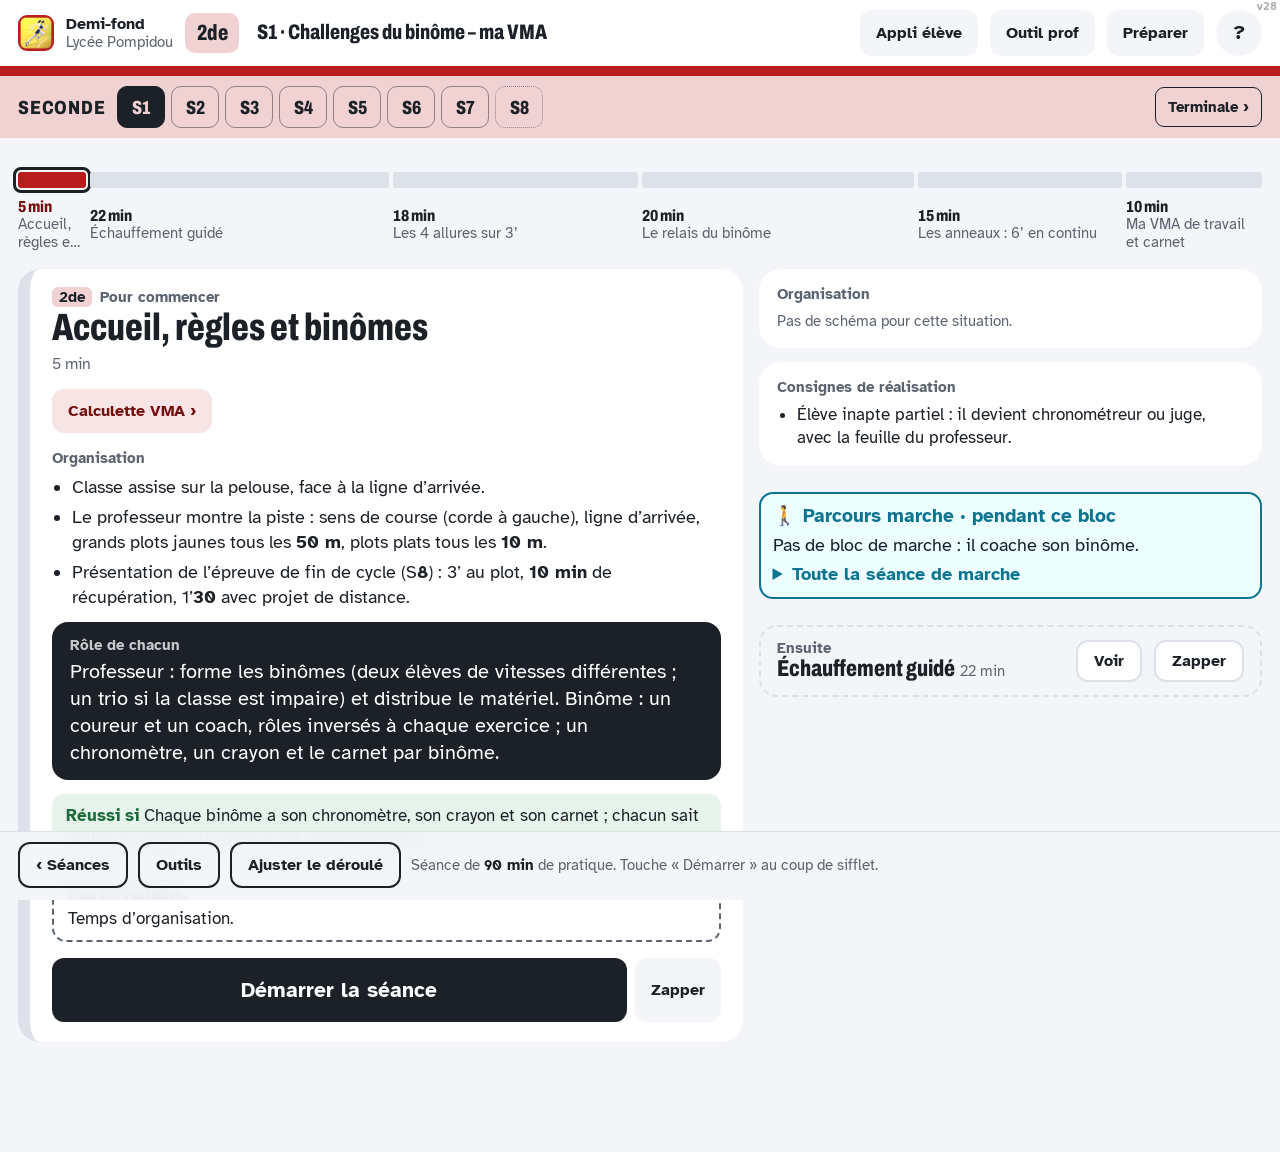
==== commit 5b877493: "Parcours marche dans le cycle : encadré « pendant ce bloc » sur l'écran de cours, tableau classe / m" ====
--- a/index.html
+++ b/index.html
@@ -152,14 +152,32 @@
   lienOld:(c,id)=>APP.old+'#'+c+'-'+id,
   lireCur:()=>lire('df2-cur2',{})||{},
   marquerJour(c,id){const cur=Object.assign({s:'',t:''},lire('df2-cur2',{}));cur[c]=id;ecrire('df2-cur2',cur);Object.assign(CUR,cur)},
-  outils:[{"titre": "Pendant le cours", "items": [["calc", "Ma calculette", "une VMA → toutes les cibles"], ["tables", "Tableaux d’allures", "VMA 8 à 20 · à imprimer"], ["warm", "Échauffement autonome", "fiche · 4 niveaux · grille"], ["piste", "Piste et plots", "1 plot = 1 km/h · départs"]]}, {"titre": "Adapter", "items": [["bank", "Banque de situations", "16 situations · N1–N4"], ["diff", "Travail par niveaux", "groupes G1–G4 · inaptes"], ["roles", "Coach, chrono, juge", "AFL3 · fiche élève"], ["coach", "Repères d’entraîneur", "intensités · récup · sécurité"]]}, {"titre": "Évaluer", "items": [["evalf", "Évaluation", "barème · calcul de la note"], ["check", "Lien avec l’éval", "référentiel Pompidou"]]}],
+  outils:[{"titre": "Pendant le cours", "items": [["calc", "Ma calculette", "une VMA → toutes les cibles"], ["tables", "Tableaux d’allures", "VMA 8 à 20 · à imprimer"], ["warm", "Échauffement autonome", "fiche · 4 niveaux · grille"], ["piste", "Piste et plots", "1 plot = 1 km/h · départs"]]}, {"titre": "Adapter", "items": [["bank", "Banque de situations", "16 situations · N1–N4"], ["diff", "Travail par niveaux", "groupes G1–G4 · inaptes"], ["marche", "Parcours marche", "asthme · 1000 m et 3’ · barème"], ["roles", "Coach, chrono, juge", "AFL3 · fiche élève"], ["coach", "Repères d’entraîneur", "intensités · récup · sécurité"]]}, {"titre": "Évaluer", "items": [["evalf", "Évaluation", "barème · calcul de la note"], ["check", "Lien avec l’éval", "référentiel Pompidou"]]}],
   urlOutil:id=>APP.old+'#'+J.c+'-'+id,
   racc:[[/^warm$/,'warm','Échauffement autonome'],[/outil « évaluation »|barème|course [123]\b|épreuve blanche/i,'evalf','Barème et note'],[/tableau d’allures|tableaux d’allures/i,'tables','Tableaux d’allures'],[/vma|plot cible|au plot|allure/i,'calc','Calculette VMA']],
+  etapesEchauff(s,b){
+    const brut=String(s.warm||'').replace(/<a [^>]*>.*?<\/a>/g,'').replace(/<[^>]+>/g,'').trim();
+    if(typeof DF_GAMMES==='undefined')return `<div style="margin-top:14px">${orgHTML(brut)}</div>`;
+    const e=t=>String(t).replace(/[&<>"]/g,c=>({'&':'&amp;','<':'&lt;','>':'&gt;','"':'&quot;'}[c]));
+    const liste=L=>L.filter(x=>!/^sg/.test(x[0])).map(x=>e(x[1])).join(' · ');
+    const carte=(f,t,l)=>`<figure style="margin:0;background:#fff;border:1px solid #e2e8f0;border-radius:12px;padding:8px"><img src="img/echauffement/${f}" alt="" loading="lazy" style="width:100%;height:120px;object-fit:contain"><figcaption style="font-size:14px;line-height:1.35"><b>${e(t)}</b>${l.map(x=>`<br>${e(x)}`).join('')}</figcaption></figure>`;
+    const grille=h=>`<div style="display:grid;grid-template-columns:repeat(auto-fill,minmax(180px,1fr));gap:10px;margin:8px 0 14px">${h}</div>`;
+    const P=(n,t,d,c)=>`<h4 style="margin:16px 0 4px">${n} · ${e(t)} <span style="font-weight:400;color:#5b6470">${e(d)}</span></h4>${c}`;
+    return `<div style="margin-top:14px">${orgHTML(brut)}</div>
+     ${P(1,'Cardio','5 min','<p>'+liste(DF_WARM[0])+'. On passe à la suite quand les 3 signes sont là : j’ai chaud et je transpire ; je respire vite mais je parle encore ; pouls 150-160.</p>')}
+     ${P(2,'Articulaire','2 min, de bas en haut','<p>'+liste(DF_WARM[1])+'</p>')}
+     ${P(3,'Étirements actifs-dynamiques','3 min, chaque côté','<p style="color:#5b6470">① j’allonge et je contracte sans bouger 4 s · ② je freine en contractant 4 s · je relâche · ③ 8 s de mouvement.</p>'+grille(DF_ETIR.map(x=>carte(x[2],x[1],['① '+x[3],'② '+x[4],'③ '+x[5]])).join('')))}
+     ${P(4,'Renforcement','2 min, 3 au choix','<p>'+liste(DF_WARM[3])+'</p>')}
+     ${P(5,'Gammes','3 min, 4 au choix · 20 à 30 m, retour en trottinant',grille(DF_GAMMES.map(x=>carte(x[2],x[1],[x[3],'✓ '+x[4]])).join('')))}
+     ${P('Fin','Obligatoire','','<p>'+liste(DF_WARM[5])+'</p>')}`;
+  },
+  cote:(b,s,i)=>typeof marcheBloc==='function'?marcheBloc(s,b.k==='ex'&&b.ref?b.ref.i:b.k,i):'',
   schemaDe:e=>{if(!e||!e.sch||!SCH[e.sch])return '';const sp=SCH[e.sch];return `<div class="schema">${piste(sp)}</div><div class="legende-o">${LEGEND}</div>${sp.cap?`<p class="cap">${sp.cap}</p>`:''}`}
 };
 </script>
 <script src="ecran.js"></script>
 <script src="aide-ecran.js"></script>
 <script src="eps-aide.js"></script>
+<script src="eps-maj.js"></script>
 </body>
 </html>
--- a/ecran.css
+++ b/ecran.css
@@ -220,3 +220,12 @@
 /* bouton « ? » : mode d’emploi (eps-aide.js) */
 .barre .baide{flex:none;width:46px;min-width:46px;height:46px;padding:0;border-radius:50%;font-weight:900;font-size:20px;line-height:1;display:grid;place-items:center}
 @media print{.barre .baide{display:none}}
+
+/* Téléphone : la barre du haut passe sur deux lignes (titre de la séance en dessous) au lieu de déborder */
+@media (max-width:640px){
+  .barre{flex-wrap:wrap;row-gap:8px}
+  .barre .titre{order:9;flex:1 1 100%;padding-left:0;white-space:normal}
+  .barre .bt.clair{padding-left:10px;padding-right:10px}
+  .deroule{overflow-x:auto} /* séance à nombreux blocs (step) : la frise défile au lieu d'élargir la page */
+  .pouce{flex-wrap:wrap}
+}
